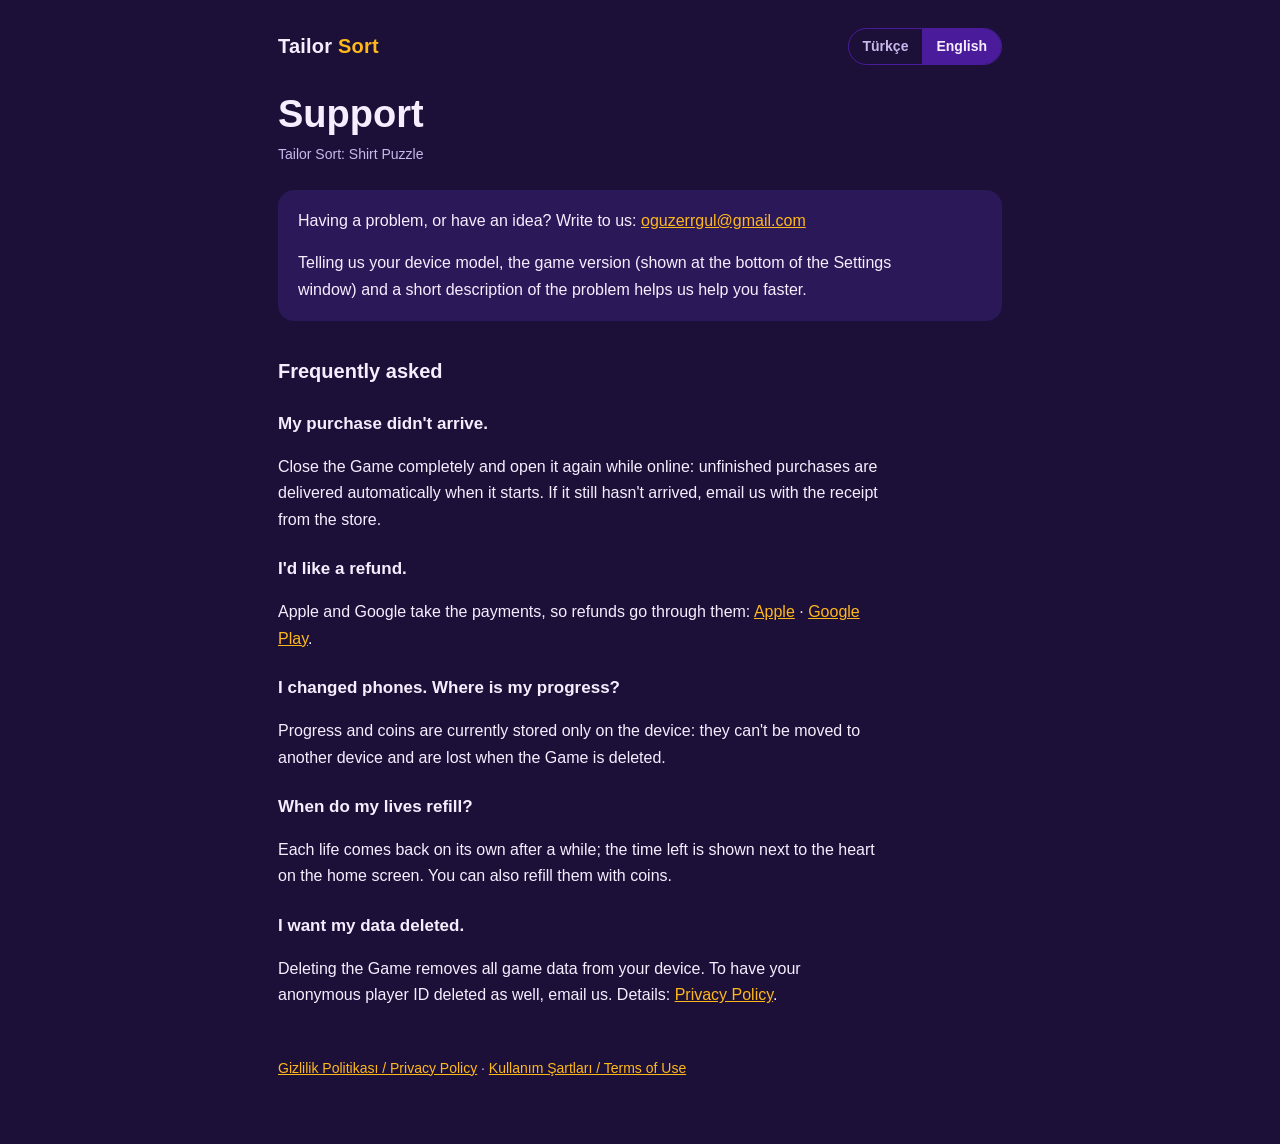
==== index.html @ 2dfc721d "Support, privacy policy and terms of use pages Co-Authored-By: Claude Opus 5.5 <noreply@anthropic.co" ====
<!doctype html>
<html lang="tr">
<head>
<meta charset="utf-8">
<meta name="viewport" content="width=device-width, initial-scale=1">
<title>Destek · Tailor Sort</title>
<meta name="title-tr" content="Destek · Tailor Sort">
<meta name="title-en" content="Support · Tailor Sort">
<meta name="description" content="Tailor Sort: Shirt Puzzle destek / support">
<link rel="stylesheet" href="style.css">
<script src="lang.js"></script>
</head>
<body>
<div class="page">
  <header class="top">
    <a class="brand" href="index.html" data-keep-lang>Tailor <span>Sort</span></a>
    <div class="lang" role="group" aria-label="Dil / Language">
      <button type="button" value="tr" aria-pressed="true">Türkçe</button>
      <button type="button" value="en" aria-pressed="false">English</button>
    </div>
  </header>

  <!-- ============================================================ TÜRKÇE -->
  <main data-lang="tr">
    <h1>Destek</h1>
    <p class="updated">Tailor Sort: Shirt Puzzle</p>

    <div class="card">
      <p>Bir sorun mu yaşıyorsunuz ya da bir öneriniz mi var? Bize yazın:
        <a href="mailto:oguzerrgul@gmail.com?subject=Tailor%20Sort%20destek">oguzerrgul@gmail.com</a></p>
      <p>Yazarken cihazınızın modelini, oyunun sürümünü (Ayarlar penceresinin altında yazar) ve sorunu kısaca anlatırsanız
        daha hızlı yardımcı olabiliriz.</p>
    </div>

    <h2>Sık sorulanlar</h2>
    <h3>Satın aldığım paket gelmedi.</h3>
    <p>Oyunu tamamen kapatıp internete bağlıyken yeniden açın: tamamlanmamış satın alımlar açılışta otomatik olarak teslim
      edilir. Hâlâ gelmediyse mağazanın gönderdiği makbuzla birlikte bize yazın.</p>

    <h3>İade almak istiyorum.</h3>
    <p>Ödemeleri Apple ve Google aldığı için iadeler onlar üzerinden yapılır:
      <a href="https://reportaproblem.apple.com" rel="noopener">Apple</a> ·
      <a href="https://support.google.com/googleplay/answer/2479637" rel="noopener">Google Play</a>.</p>

    <h3>Telefon değiştirdim, ilerlemem nerede?</h3>
    <p>İlerleme ve coin'ler şu anda yalnızca cihazda saklanıyor; başka bir cihaza taşınamıyor ve oyun silinince
      kayboluyor.</p>

    <h3>Canlarım ne zaman dolar?</h3>
    <p>Her can belli bir sürede kendiliğinden geri gelir; kalan süre ana sayfada kalbin yanında yazar. Coin ile de
      doldurabilirsiniz.</p>

    <h3>Verilerimin silinmesini istiyorum.</h3>
    <p>Oyunu silmek cihazınızdaki tüm oyun verilerini kaldırır. Anonim oyuncu kimliğinizin de silinmesi için bize yazın.
      Ayrıntılar: <a href="privacy.html" data-keep-lang>Gizlilik Politikası</a>.</p>
  </main>

  <!-- ============================================================ ENGLISH -->
  <main data-lang="en">
    <h1>Support</h1>
    <p class="updated">Tailor Sort: Shirt Puzzle</p>

    <div class="card">
      <p>Having a problem, or have an idea? Write to us:
        <a href="mailto:oguzerrgul@gmail.com?subject=Tailor%20Sort%20support">oguzerrgul@gmail.com</a></p>
      <p>Telling us your device model, the game version (shown at the bottom of the Settings window) and a short description
        of the problem helps us help you faster.</p>
    </div>

    <h2>Frequently asked</h2>
    <h3>My purchase didn't arrive.</h3>
    <p>Close the Game completely and open it again while online: unfinished purchases are delivered automatically when it
      starts. If it still hasn't arrived, email us with the receipt from the store.</p>

    <h3>I'd like a refund.</h3>
    <p>Apple and Google take the payments, so refunds go through them:
      <a href="https://reportaproblem.apple.com" rel="noopener">Apple</a> ·
      <a href="https://support.google.com/googleplay/answer/2479637" rel="noopener">Google Play</a>.</p>

    <h3>I changed phones. Where is my progress?</h3>
    <p>Progress and coins are currently stored only on the device: they can't be moved to another device and are lost when
      the Game is deleted.</p>

    <h3>When do my lives refill?</h3>
    <p>Each life comes back on its own after a while; the time left is shown next to the heart on the home screen. You can
      also refill them with coins.</p>

    <h3>I want my data deleted.</h3>
    <p>Deleting the Game removes all game data from your device. To have your anonymous player ID deleted as well, email us.
      Details: <a href="privacy.html" data-keep-lang>Privacy Policy</a>.</p>
  </main>

  <footer>
    <a href="privacy.html" data-keep-lang>Gizlilik Politikası / Privacy Policy</a> ·
    <a href="terms.html" data-keep-lang>Kullanım Şartları / Terms of Use</a>
  </footer>
</div>
</body>
</html>
---- style.css ----
/* Tailor Sort legal and support pages: the game's night purple, its gold for links, system fonts only (the pages load
   nothing from third parties, so opening the privacy policy sends no one your IP address). */
:root {
  --bg: #1c1038;
  --panel: #2a1858;
  --line: #4a1c9c;
  --fg: #f6eeff;
  --muted: #c9b8ee;
  --gold: #ffb81c;
  --gold-hi: #ffd54a;
  color-scheme: dark;
}

* { box-sizing: border-box; }

html { -webkit-text-size-adjust: 100%; }

body {
  margin: 0;
  background: var(--bg);
  color: var(--fg);
  font: 400 16px/1.65 -apple-system, BlinkMacSystemFont, "Segoe UI", Roboto, "Helvetica Neue", Arial, sans-serif;
}

.page {
  max-width: 760px;
  margin: 0 auto;
  padding: 28px 18px 64px;
}

header.top {
  display: flex;
  align-items: center;
  justify-content: space-between;
  gap: 12px;
  flex-wrap: wrap;
  margin-bottom: 28px;
}

.brand {
  font-weight: 800;
  font-size: 20px;
  letter-spacing: 0.01em;
  color: var(--fg);
  text-decoration: none;
}

.brand span { color: var(--gold); }

nav.links { display: flex; gap: 14px; flex-wrap: wrap; font-size: 15px; }

.lang { display: inline-flex; border: 1px solid var(--line); border-radius: 999px; overflow: hidden; }

.lang button {
  background: none;
  border: 0;
  color: var(--muted);
  font: inherit;
  font-size: 14px;
  font-weight: 600;
  padding: 6px 14px;
  cursor: pointer;
}

.lang button[aria-pressed="true"] { background: var(--line); color: var(--fg); }

.lang button:focus-visible, a:focus-visible { outline: 2px solid var(--gold); outline-offset: 2px; }

a { color: var(--gold); }
a:hover { color: var(--gold-hi); }

h1 { font-size: clamp(28px, 6vw, 38px); line-height: 1.15; margin: 0 0 6px; text-wrap: balance; }
h2 { font-size: 20px; margin: 34px 0 8px; }
h3 { font-size: 17px; margin: 22px 0 6px; }

.updated { color: var(--muted); font-size: 14px; margin: 0 0 24px; }

p, li { max-width: 68ch; }
ul { padding-left: 22px; }
li { margin: 4px 0; }

.card {
  background: var(--panel);
  border-radius: 16px;
  padding: 18px 20px;
  margin: 18px 0;
}

.card p:first-child { margin-top: 0; }
.card p:last-child { margin-bottom: 0; }

table { width: 100%; border-collapse: collapse; font-size: 15px; }
.table-wrap { overflow-x: auto; }
th, td { text-align: left; vertical-align: top; padding: 10px 12px; border-bottom: 1px solid var(--line); }
th { color: var(--muted); font-weight: 600; }

footer { margin-top: 48px; color: var(--muted); font-size: 14px; }

/* both languages are in each page; lang.js shows one (without scripts both stay readable, Turkish first) */
.js [data-lang]:not(.shown) { display: none; }
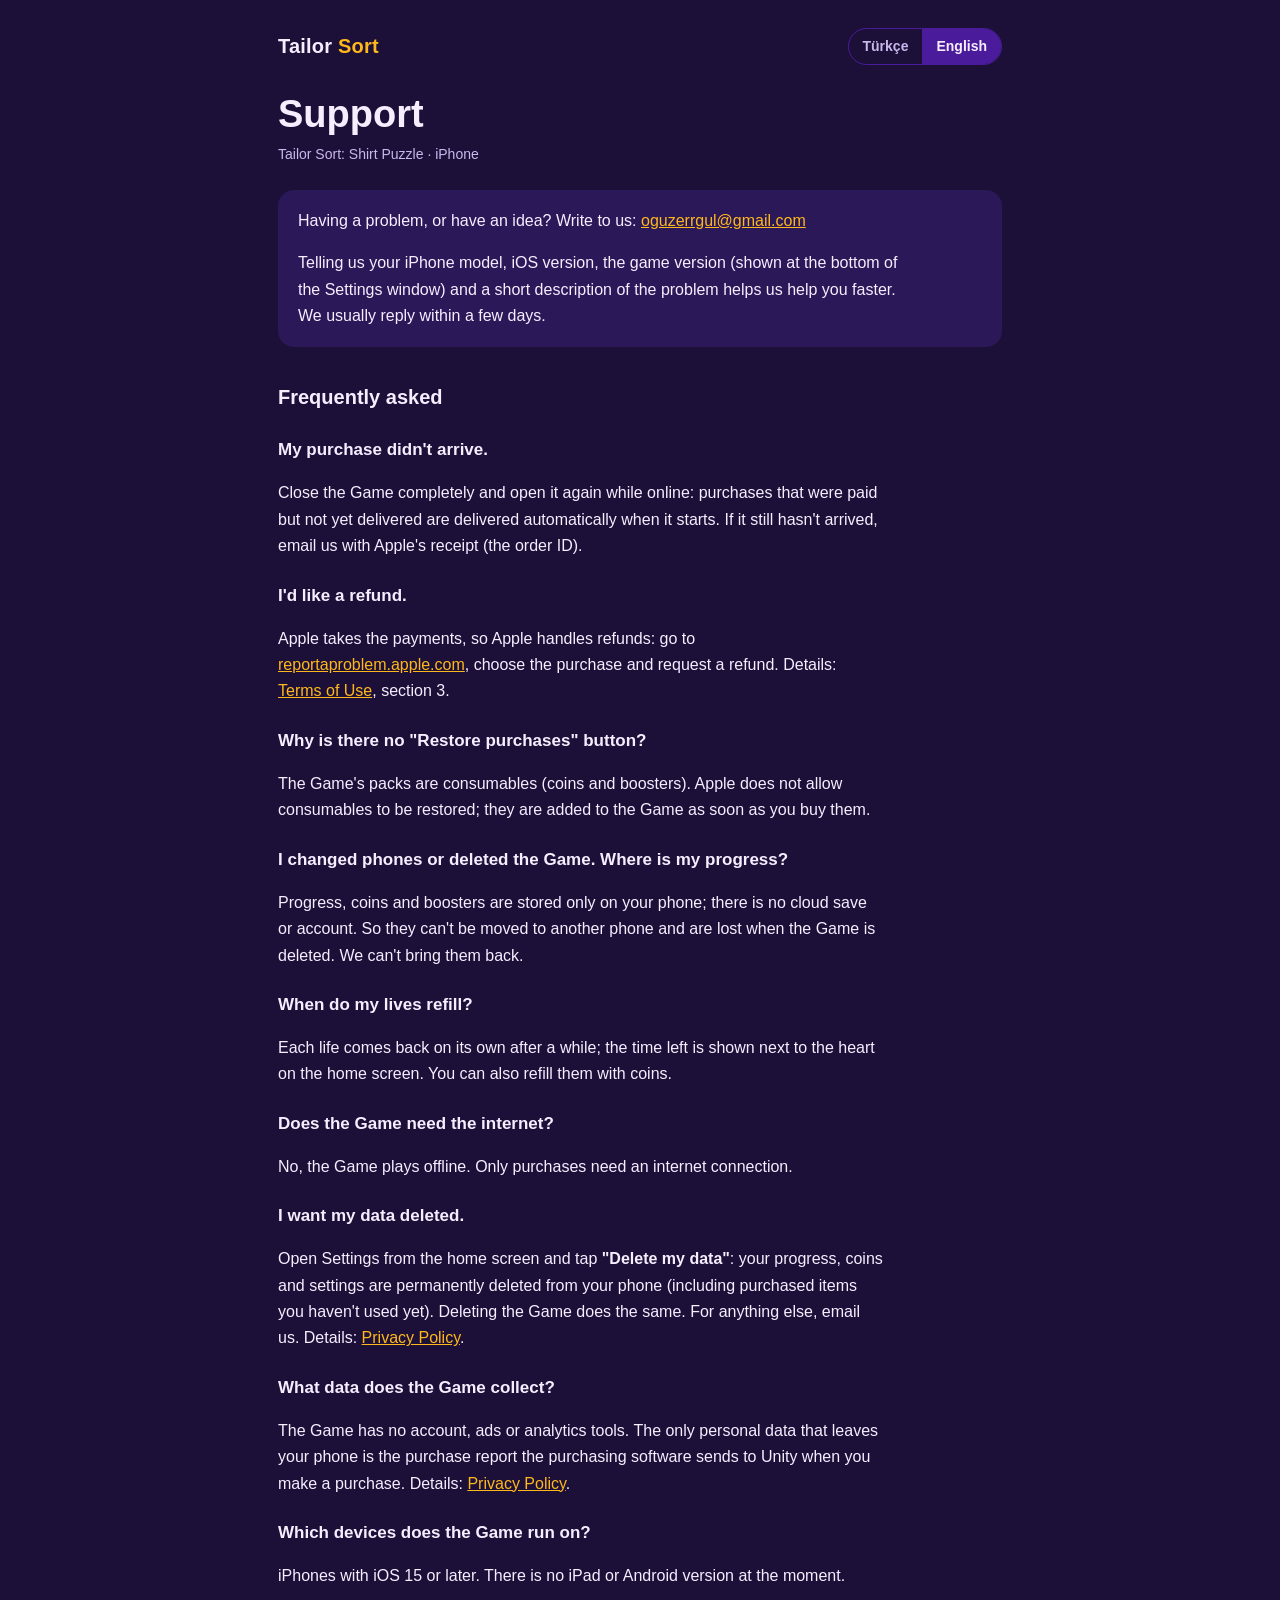
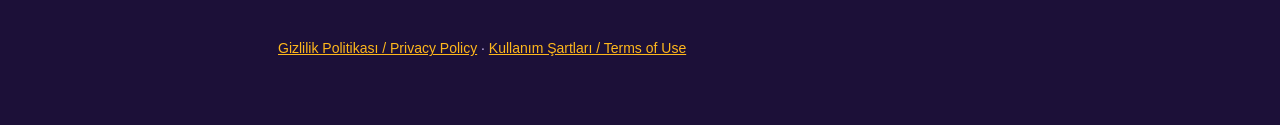
==== commit 7b8a07fc: "docs: privacy policy, terms and support for the iPhone launch (v2) - Privacy policy and KVKK informa" ====
--- a/index.html
+++ b/index.html
@@ -23,71 +23,105 @@
   <!-- ============================================================ TÜRKÇE -->
   <main data-lang="tr">
     <h1>Destek</h1>
-    <p class="updated">Tailor Sort: Shirt Puzzle</p>
+    <p class="updated">Tailor Sort: Shirt Puzzle · iPhone</p>
 
     <div class="card">
       <p>Bir sorun mu yaşıyorsunuz ya da bir öneriniz mi var? Bize yazın:
         <a href="mailto:oguzerrgul@gmail.com?subject=Tailor%20Sort%20destek">oguzerrgul@gmail.com</a></p>
-      <p>Yazarken cihazınızın modelini, oyunun sürümünü (Ayarlar penceresinin altında yazar) ve sorunu kısaca anlatırsanız
-        daha hızlı yardımcı olabiliriz.</p>
+      <p>Yazarken iPhone modelinizi, iOS sürümünüzü, oyunun sürümünü (Ayarlar penceresinin altında yazar) ve sorunu kısaca
+        anlatırsanız daha hızlı yardımcı olabiliriz. Genellikle birkaç gün içinde yanıt veririz.</p>
     </div>
 
     <h2>Sık sorulanlar</h2>
     <h3>Satın aldığım paket gelmedi.</h3>
-    <p>Oyunu tamamen kapatıp internete bağlıyken yeniden açın: tamamlanmamış satın alımlar açılışta otomatik olarak teslim
-      edilir. Hâlâ gelmediyse mağazanın gönderdiği makbuzla birlikte bize yazın.</p>
+    <p>Oyunu tamamen kapatıp internete bağlıyken yeniden açın: ödemesi tamamlanmış ama teslim edilmemiş satın alımlar
+      açılışta otomatik olarak teslim edilir. Hâlâ gelmediyse Apple'ın gönderdiği makbuzla (sipariş numarası) birlikte bize
+      yazın.</p>
 
     <h3>İade almak istiyorum.</h3>
-    <p>Ödemeleri Apple ve Google aldığı için iadeler onlar üzerinden yapılır:
-      <a href="https://reportaproblem.apple.com" rel="noopener">Apple</a> ·
-      <a href="https://support.google.com/googleplay/answer/2479637" rel="noopener">Google Play</a>.</p>
+    <p>Ödemeleri Apple aldığı için iadeleri de Apple yapar:
+      <a href="https://reportaproblem.apple.com" rel="noopener">reportaproblem.apple.com</a> adresinde satın alımı seçip iade
+      talep edin. Ayrıntılar: <a href="terms.html" data-keep-lang>Kullanım Şartları</a>, 3. bölüm.</p>
 
-    <h3>Telefon değiştirdim, ilerlemem nerede?</h3>
-    <p>İlerleme ve coin'ler şu anda yalnızca cihazda saklanıyor; başka bir cihaza taşınamıyor ve oyun silinince
-      kayboluyor.</p>
+    <h3>"Satın alımları geri yükle" düğmesi neden yok?</h3>
+    <p>Oyundaki paketler tüketilebilir ürünlerdir (coin ve booster). Apple, tüketilebilir ürünlerin geri yüklenmesine izin
+      vermez; satın aldığınız anda oyuna eklenirler.</p>
+
+    <h3>Telefon değiştirdim ya da oyunu sildim, ilerlemem nerede?</h3>
+    <p>İlerleme, coin'ler ve booster'lar yalnızca telefonunuzda saklanır; bulut kaydı ya da hesap yoktur. Bu yüzden başka bir
+      telefona taşınamaz ve oyun silinince kaybolur. Bunları geri getiremeyiz.</p>
 
     <h3>Canlarım ne zaman dolar?</h3>
-    <p>Her can belli bir sürede kendiliğinden geri gelir; kalan süre ana sayfada kalbin yanında yazar. Coin ile de
+    <p>Her can belli bir sürede kendiliğinden geri gelir; kalan süre ana ekranda kalbin yanında yazar. Coin ile de
       doldurabilirsiniz.</p>
 
+    <h3>Oyun internet gerektiriyor mu?</h3>
+    <p>Hayır, oyun çevrimdışı oynanır. Yalnızca satın alımlar için internet bağlantısı gerekir.</p>
+
     <h3>Verilerimin silinmesini istiyorum.</h3>
-    <p>Oyunu silmek cihazınızdaki tüm oyun verilerini kaldırır. Anonim oyuncu kimliğinizin de silinmesi için bize yazın.
-      Ayrıntılar: <a href="privacy.html" data-keep-lang>Gizlilik Politikası</a>.</p>
+    <p>Ana ekrandan Ayarlar'ı açıp <strong>"Verilerimi sil"</strong> satırına dokunun: ilerlemeniz, coin'leriniz ve
+      ayarlarınız telefonunuzdan kalıcı olarak silinir (satın alınmış ama kullanılmamış öğeler dahil). Oyunu silmek de
+      aynı sonucu verir. Diğer talepler için bize yazın. Ayrıntılar:
+      <a href="privacy.html#delete" data-keep-lang>Gizlilik Politikası</a>.</p>
+
+    <h3>Oyun hangi verileri topluyor?</h3>
+    <p>Oyunda hesap, reklam ve analitik aracı yoktur. Telefonunuzdan çıkan tek kişisel veri, satın alım yaptığınızda satın alma
+      altyapısının Unity'ye gönderdiği satın alım raporudur. Ayrıntılar: <a href="privacy.html" data-keep-lang>Gizlilik
+      Politikası</a>.</p>
+
+    <h3>Oyun hangi cihazlarda çalışır?</h3>
+    <p>iOS 15 veya üstü yüklü iPhone'larda. iPad ve Android sürümü şu an yoktur.</p>
   </main>
 
   <!-- ============================================================ ENGLISH -->
   <main data-lang="en">
     <h1>Support</h1>
-    <p class="updated">Tailor Sort: Shirt Puzzle</p>
+    <p class="updated">Tailor Sort: Shirt Puzzle · iPhone</p>
 
     <div class="card">
       <p>Having a problem, or have an idea? Write to us:
         <a href="mailto:oguzerrgul@gmail.com?subject=Tailor%20Sort%20support">oguzerrgul@gmail.com</a></p>
-      <p>Telling us your device model, the game version (shown at the bottom of the Settings window) and a short description
-        of the problem helps us help you faster.</p>
+      <p>Telling us your iPhone model, iOS version, the game version (shown at the bottom of the Settings window) and a short
+        description of the problem helps us help you faster. We usually reply within a few days.</p>
     </div>
 
     <h2>Frequently asked</h2>
     <h3>My purchase didn't arrive.</h3>
-    <p>Close the Game completely and open it again while online: unfinished purchases are delivered automatically when it
-      starts. If it still hasn't arrived, email us with the receipt from the store.</p>
+    <p>Close the Game completely and open it again while online: purchases that were paid but not yet delivered are delivered
+      automatically when it starts. If it still hasn't arrived, email us with Apple's receipt (the order ID).</p>
 
     <h3>I'd like a refund.</h3>
-    <p>Apple and Google take the payments, so refunds go through them:
-      <a href="https://reportaproblem.apple.com" rel="noopener">Apple</a> ·
-      <a href="https://support.google.com/googleplay/answer/2479637" rel="noopener">Google Play</a>.</p>
+    <p>Apple takes the payments, so Apple handles refunds: go to
+      <a href="https://reportaproblem.apple.com" rel="noopener">reportaproblem.apple.com</a>, choose the purchase and request a
+      refund. Details: <a href="terms.html" data-keep-lang>Terms of Use</a>, section 3.</p>
 
-    <h3>I changed phones. Where is my progress?</h3>
-    <p>Progress and coins are currently stored only on the device: they can't be moved to another device and are lost when
-      the Game is deleted.</p>
+    <h3>Why is there no "Restore purchases" button?</h3>
+    <p>The Game's packs are consumables (coins and boosters). Apple does not allow consumables to be restored; they are added
+      to the Game as soon as you buy them.</p>
+
+    <h3>I changed phones or deleted the Game. Where is my progress?</h3>
+    <p>Progress, coins and boosters are stored only on your phone; there is no cloud save or account. So they can't be moved
+      to another phone and are lost when the Game is deleted. We can't bring them back.</p>
 
     <h3>When do my lives refill?</h3>
     <p>Each life comes back on its own after a while; the time left is shown next to the heart on the home screen. You can
       also refill them with coins.</p>
 
+    <h3>Does the Game need the internet?</h3>
+    <p>No, the Game plays offline. Only purchases need an internet connection.</p>
+
     <h3>I want my data deleted.</h3>
-    <p>Deleting the Game removes all game data from your device. To have your anonymous player ID deleted as well, email us.
-      Details: <a href="privacy.html" data-keep-lang>Privacy Policy</a>.</p>
+    <p>Open Settings from the home screen and tap <strong>"Delete my data"</strong>: your progress, coins and settings are
+      permanently deleted from your phone (including purchased items you haven't used yet). Deleting the Game does the same.
+      For anything else, email us. Details: <a href="privacy.html#delete" data-keep-lang>Privacy Policy</a>.</p>
+
+    <h3>What data does the Game collect?</h3>
+    <p>The Game has no account, ads or analytics tools. The only personal data that leaves your phone is the purchase report
+      the purchasing software sends to Unity when you make a purchase. Details:
+      <a href="privacy.html" data-keep-lang>Privacy Policy</a>.</p>
+
+    <h3>Which devices does the Game run on?</h3>
+    <p>iPhones with iOS 15 or later. There is no iPad or Android version at the moment.</p>
   </main>
 
   <footer>
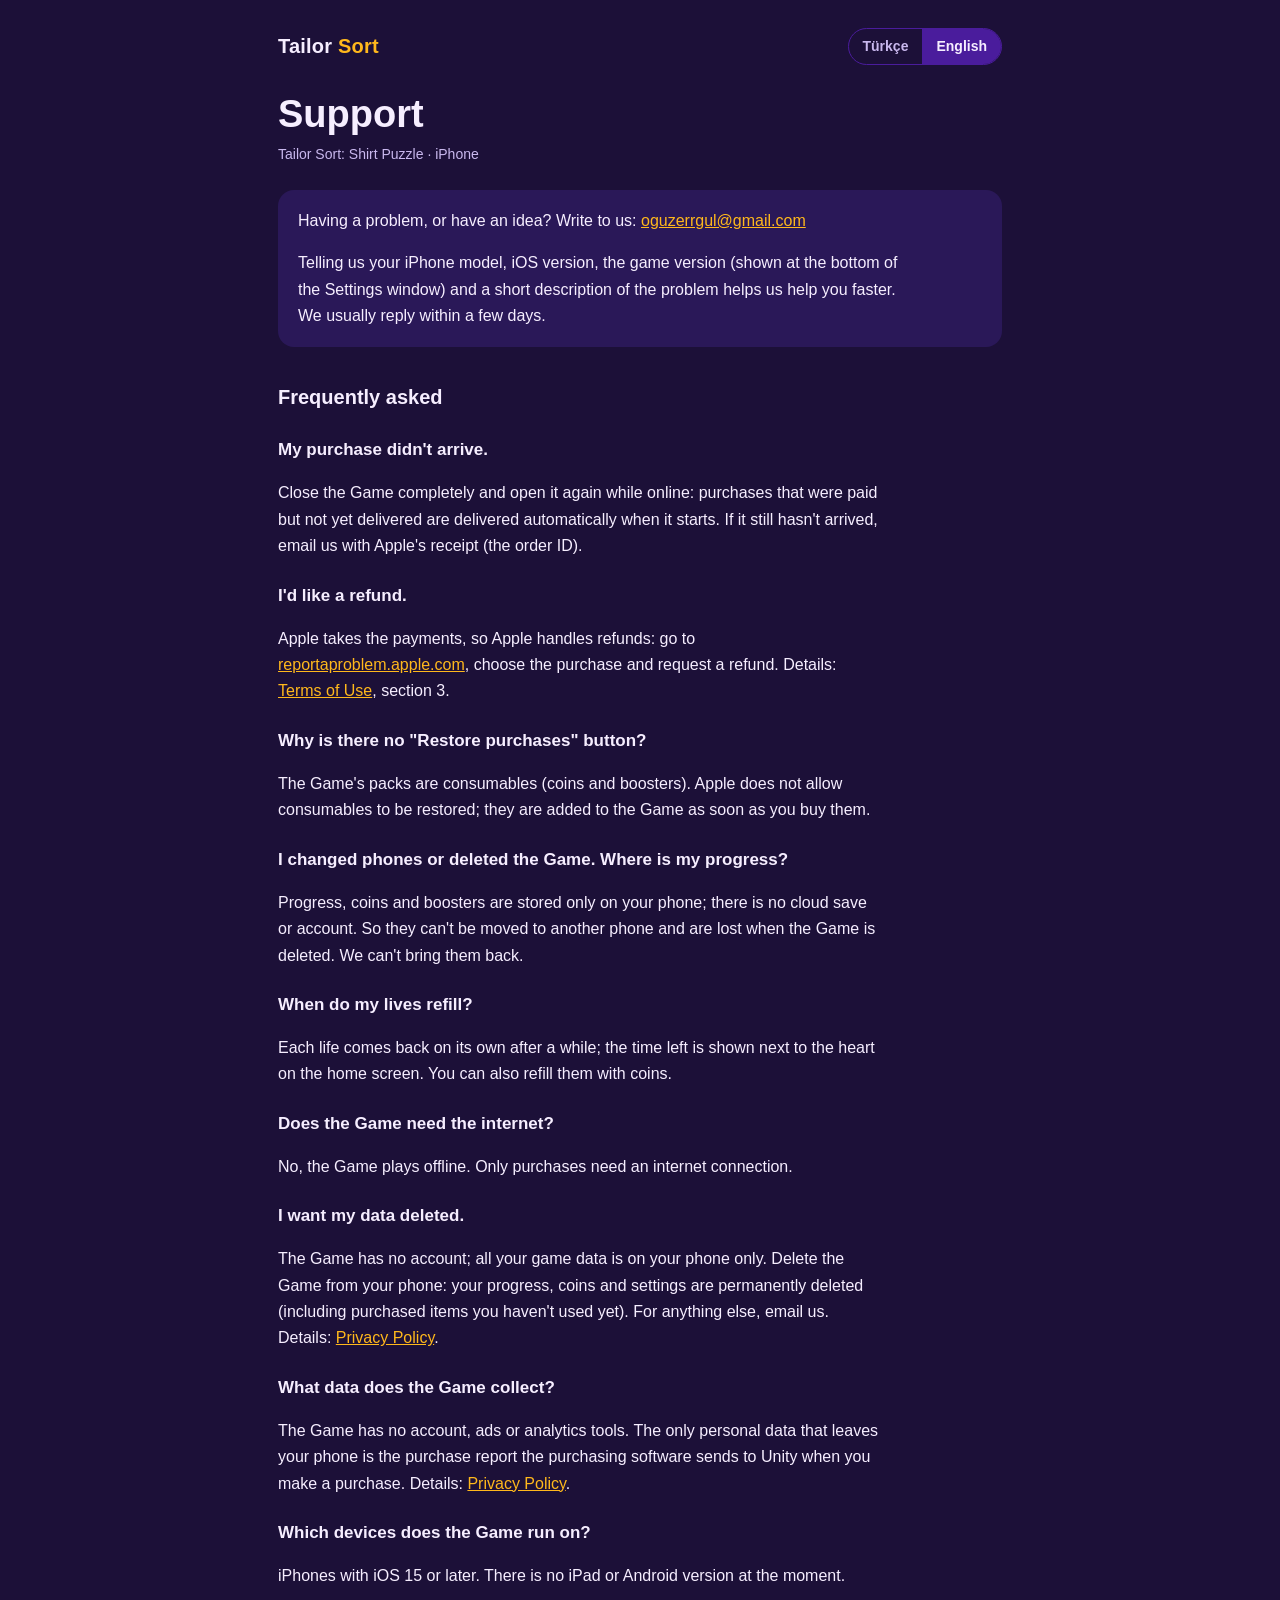
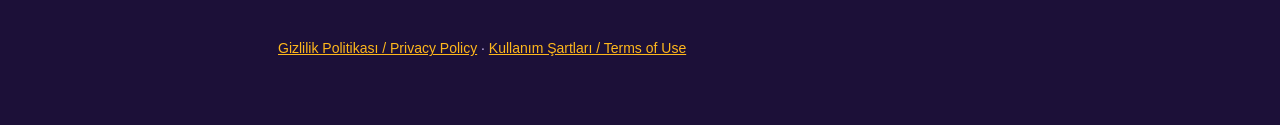
==== commit 926c9fd2: "docs(privacy): drop the removed "Delete my data" option The game no longer has the in-app "Delete my" ====
--- a/index.html
+++ b/index.html
@@ -59,9 +59,9 @@
     <p>Hayır, oyun çevrimdışı oynanır. Yalnızca satın alımlar için internet bağlantısı gerekir.</p>
 
     <h3>Verilerimin silinmesini istiyorum.</h3>
-    <p>Ana ekrandan Ayarlar'ı açıp <strong>"Verilerimi sil"</strong> satırına dokunun: ilerlemeniz, coin'leriniz ve
-      ayarlarınız telefonunuzdan kalıcı olarak silinir (satın alınmış ama kullanılmamış öğeler dahil). Oyunu silmek de
-      aynı sonucu verir. Diğer talepler için bize yazın. Ayrıntılar:
+    <p>Oyunda hesap yok; bütün oyun verileriniz yalnızca telefonunuzda. Oyunu telefonunuzdan silin: ilerlemeniz,
+      coin'leriniz ve ayarlarınız kalıcı olarak silinir (satın alınmış ama kullanılmamış öğeler dahil). Diğer talepler
+      için bize yazın. Ayrıntılar:
       <a href="privacy.html#delete" data-keep-lang>Gizlilik Politikası</a>.</p>
 
     <h3>Oyun hangi verileri topluyor?</h3>
@@ -111,9 +111,9 @@
     <p>No, the Game plays offline. Only purchases need an internet connection.</p>
 
     <h3>I want my data deleted.</h3>
-    <p>Open Settings from the home screen and tap <strong>"Delete my data"</strong>: your progress, coins and settings are
-      permanently deleted from your phone (including purchased items you haven't used yet). Deleting the Game does the same.
-      For anything else, email us. Details: <a href="privacy.html#delete" data-keep-lang>Privacy Policy</a>.</p>
+    <p>The Game has no account; all your game data is on your phone only. Delete the Game from your phone: your progress,
+      coins and settings are permanently deleted (including purchased items you haven't used yet). For anything else,
+      email us. Details: <a href="privacy.html#delete" data-keep-lang>Privacy Policy</a>.</p>
 
     <h3>What data does the Game collect?</h3>
     <p>The Game has no account, ads or analytics tools. The only personal data that leaves your phone is the purchase report
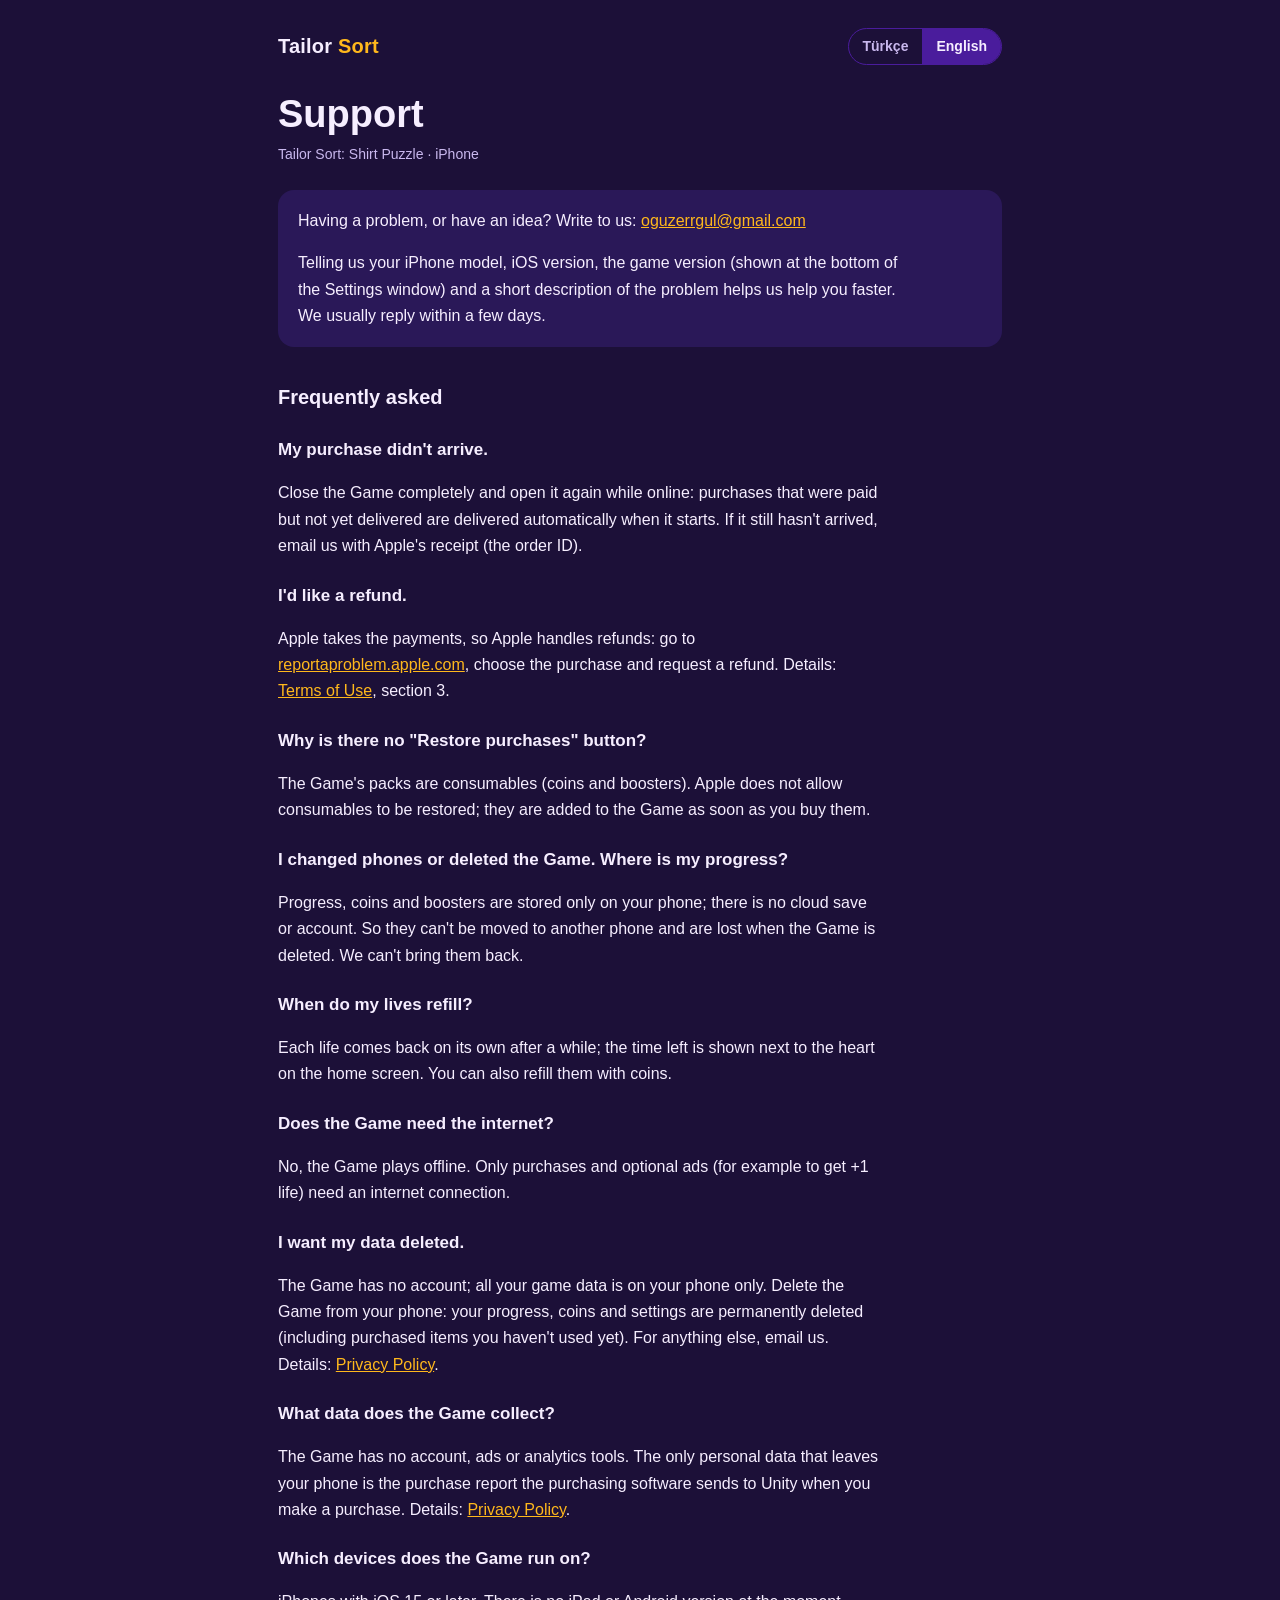
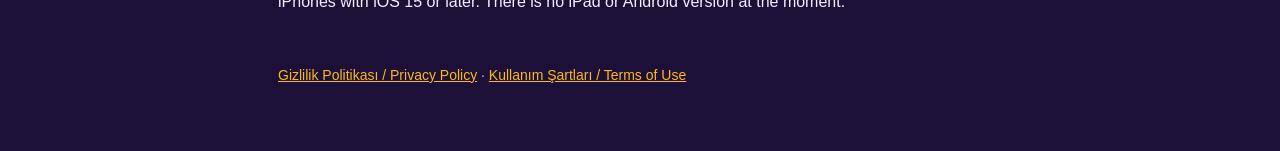
==== commit 9df76d01: "docs(support): mention optional ads in the internet answer Co-Authored-By: Claude Opus 5.5 <noreply@" ====
--- a/index.html
+++ b/index.html
@@ -56,7 +56,8 @@
       doldurabilirsiniz.</p>
 
     <h3>Oyun internet gerektiriyor mu?</h3>
-    <p>Hayır, oyun çevrimdışı oynanır. Yalnızca satın alımlar için internet bağlantısı gerekir.</p>
+    <p>Hayır, oyun çevrimdışı oynanır. Yalnızca satın alımlar ve isteğe bağlı reklam izleme (ör. +1 can) için internet
+      bağlantısı gerekir.</p>
 
     <h3>Verilerimin silinmesini istiyorum.</h3>
     <p>Oyunda hesap yok; bütün oyun verileriniz yalnızca telefonunuzda. Oyunu telefonunuzdan silin: ilerlemeniz,
@@ -108,7 +109,8 @@
       also refill them with coins.</p>
 
     <h3>Does the Game need the internet?</h3>
-    <p>No, the Game plays offline. Only purchases need an internet connection.</p>
+    <p>No, the Game plays offline. Only purchases and optional ads (for example to get +1 life) need an internet
+      connection.</p>
 
     <h3>I want my data deleted.</h3>
     <p>The Game has no account; all your game data is on your phone only. Delete the Game from your phone: your progress,
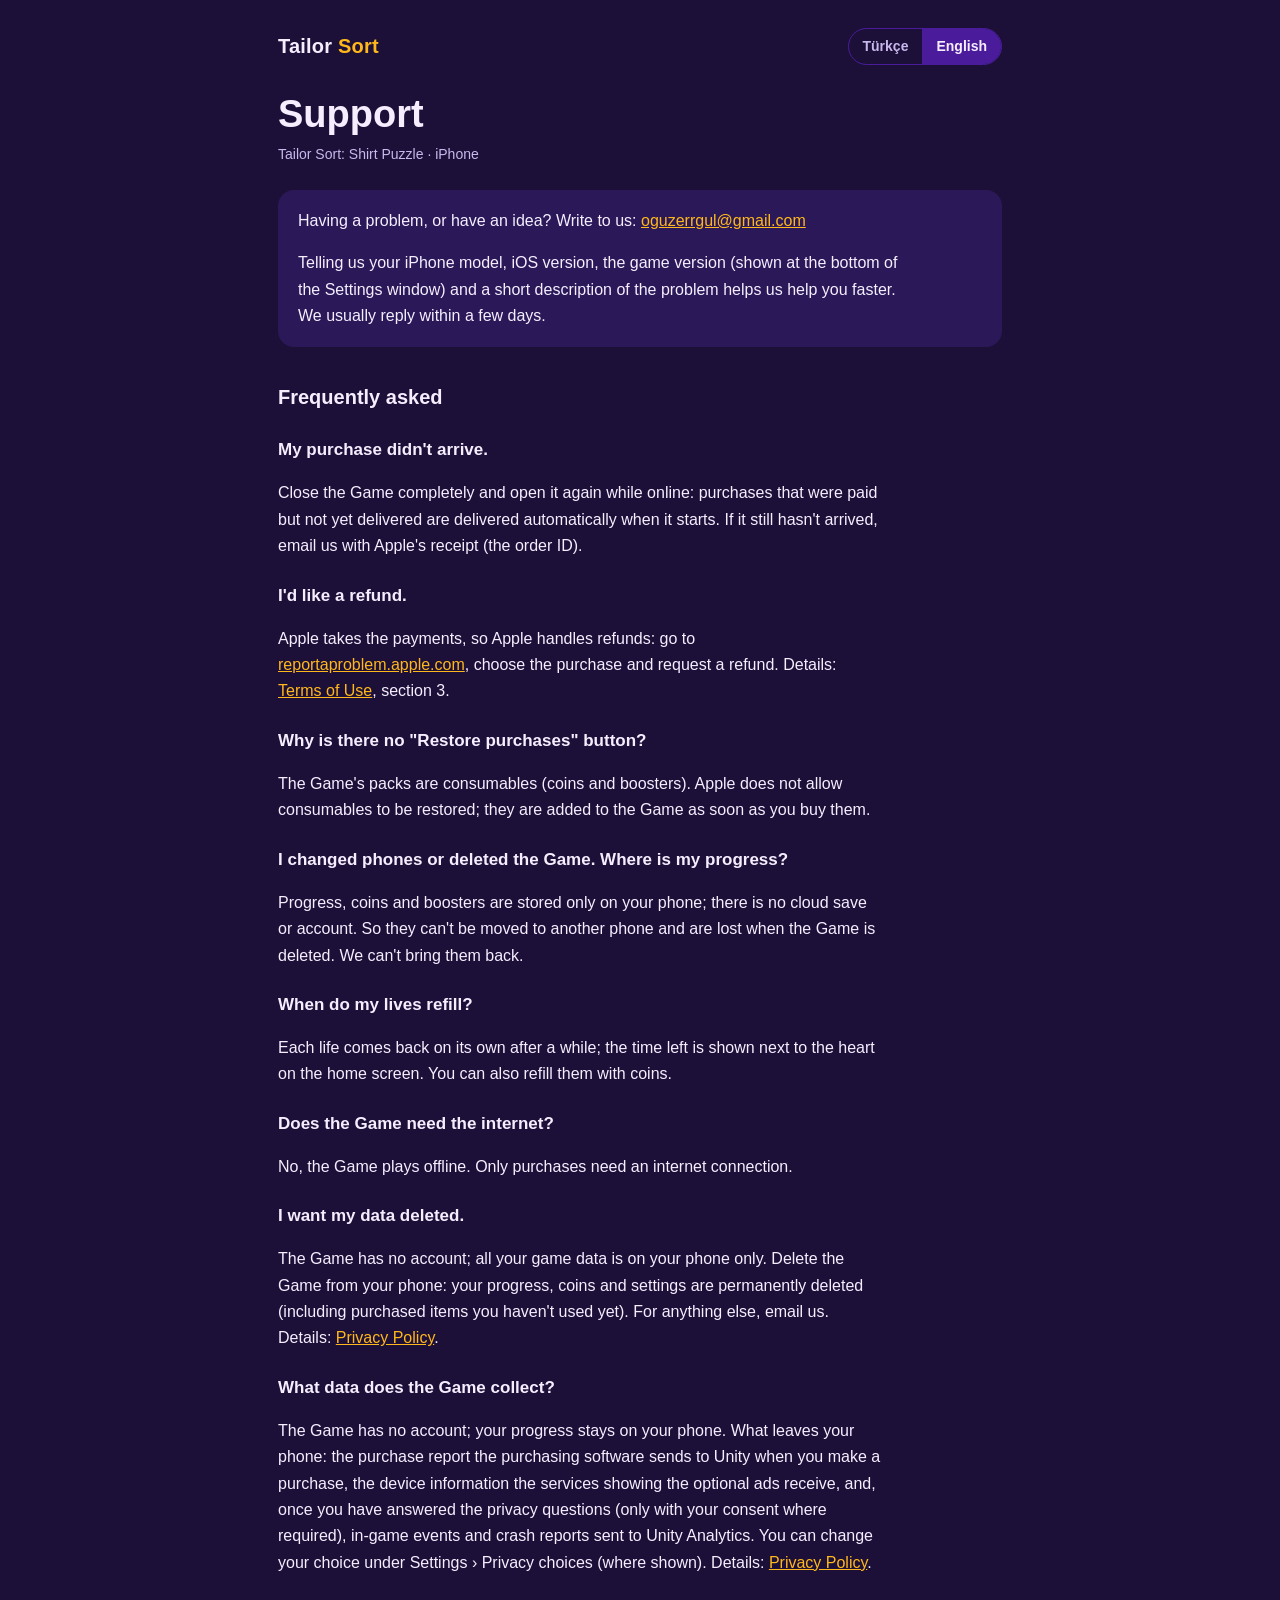
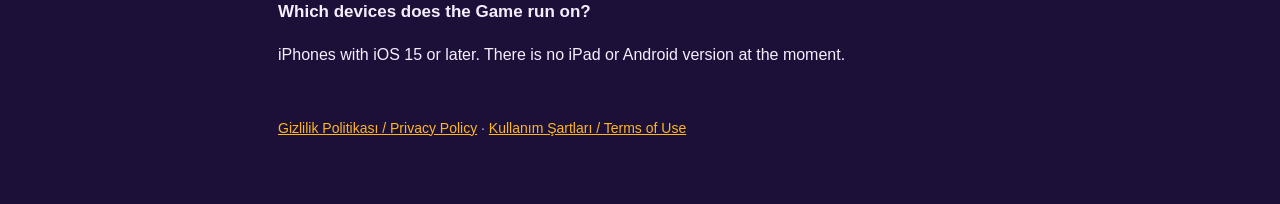
==== commit eb8fb191: "docs(privacy): version 5 adds consent-based Unity Analytics The game now sends five in-game events (" ====
--- a/index.html
+++ b/index.html
@@ -56,8 +56,7 @@
       doldurabilirsiniz.</p>
 
     <h3>Oyun internet gerektiriyor mu?</h3>
-    <p>Hayır, oyun çevrimdışı oynanır. Yalnızca satın alımlar ve isteğe bağlı reklam izleme (ör. +1 can) için internet
-      bağlantısı gerekir.</p>
+    <p>Hayır, oyun çevrimdışı oynanır. Yalnızca satın alımlar için internet bağlantısı gerekir.</p>
 
     <h3>Verilerimin silinmesini istiyorum.</h3>
     <p>Oyunda hesap yok; bütün oyun verileriniz yalnızca telefonunuzda. Oyunu telefonunuzdan silin: ilerlemeniz,
@@ -66,9 +65,11 @@
       <a href="privacy.html#delete" data-keep-lang>Gizlilik Politikası</a>.</p>
 
     <h3>Oyun hangi verileri topluyor?</h3>
-    <p>Oyunda hesap, reklam ve analitik aracı yoktur. Telefonunuzdan çıkan tek kişisel veri, satın alım yaptığınızda satın alma
-      altyapısının Unity'ye gönderdiği satın alım raporudur. Ayrıntılar: <a href="privacy.html" data-keep-lang>Gizlilik
-      Politikası</a>.</p>
+    <p>Oyunda hesap yoktur; ilerlemeniz telefonunuzda kalır. Telefonunuzdan çıkan veriler: satın alım yaptığınızda satın
+      alma altyapısının Unity'ye gönderdiği satın alım raporu, isteğe bağlı reklamları gösteren hizmetlerin aldığı cihaz
+      bilgileri ve, gizlilik sorularını yanıtladıktan sonra (gerekli bölgelerde yalnızca izninizle), Unity Analytics'e giden
+      oyun içi olaylar ile çökme raporları. Seçiminizi Ayarlar › Gizlilik seçenekleri'nden (gösterildiği bölgelerde) değiştirebilirsiniz. Ayrıntılar:
+      <a href="privacy.html" data-keep-lang>Gizlilik Politikası</a>.</p>
 
     <h3>Oyun hangi cihazlarda çalışır?</h3>
     <p>iOS 15 veya üstü yüklü iPhone'larda. iPad ve Android sürümü şu an yoktur.</p>
@@ -109,8 +110,7 @@
       also refill them with coins.</p>
 
     <h3>Does the Game need the internet?</h3>
-    <p>No, the Game plays offline. Only purchases and optional ads (for example to get +1 life) need an internet
-      connection.</p>
+    <p>No, the Game plays offline. Only purchases need an internet connection.</p>
 
     <h3>I want my data deleted.</h3>
     <p>The Game has no account; all your game data is on your phone only. Delete the Game from your phone: your progress,
@@ -118,8 +118,10 @@
       email us. Details: <a href="privacy.html#delete" data-keep-lang>Privacy Policy</a>.</p>
 
     <h3>What data does the Game collect?</h3>
-    <p>The Game has no account, ads or analytics tools. The only personal data that leaves your phone is the purchase report
-      the purchasing software sends to Unity when you make a purchase. Details:
+    <p>The Game has no account; your progress stays on your phone. What leaves your phone: the purchase report the
+      purchasing software sends to Unity when you make a purchase, the device information the services showing the optional
+      ads receive, and, once you have answered the privacy questions (only with your consent where required), in-game events
+      and crash reports sent to Unity Analytics. You can change your choice under Settings › Privacy choices (where shown). Details:
       <a href="privacy.html" data-keep-lang>Privacy Policy</a>.</p>
 
     <h3>Which devices does the Game run on?</h3>
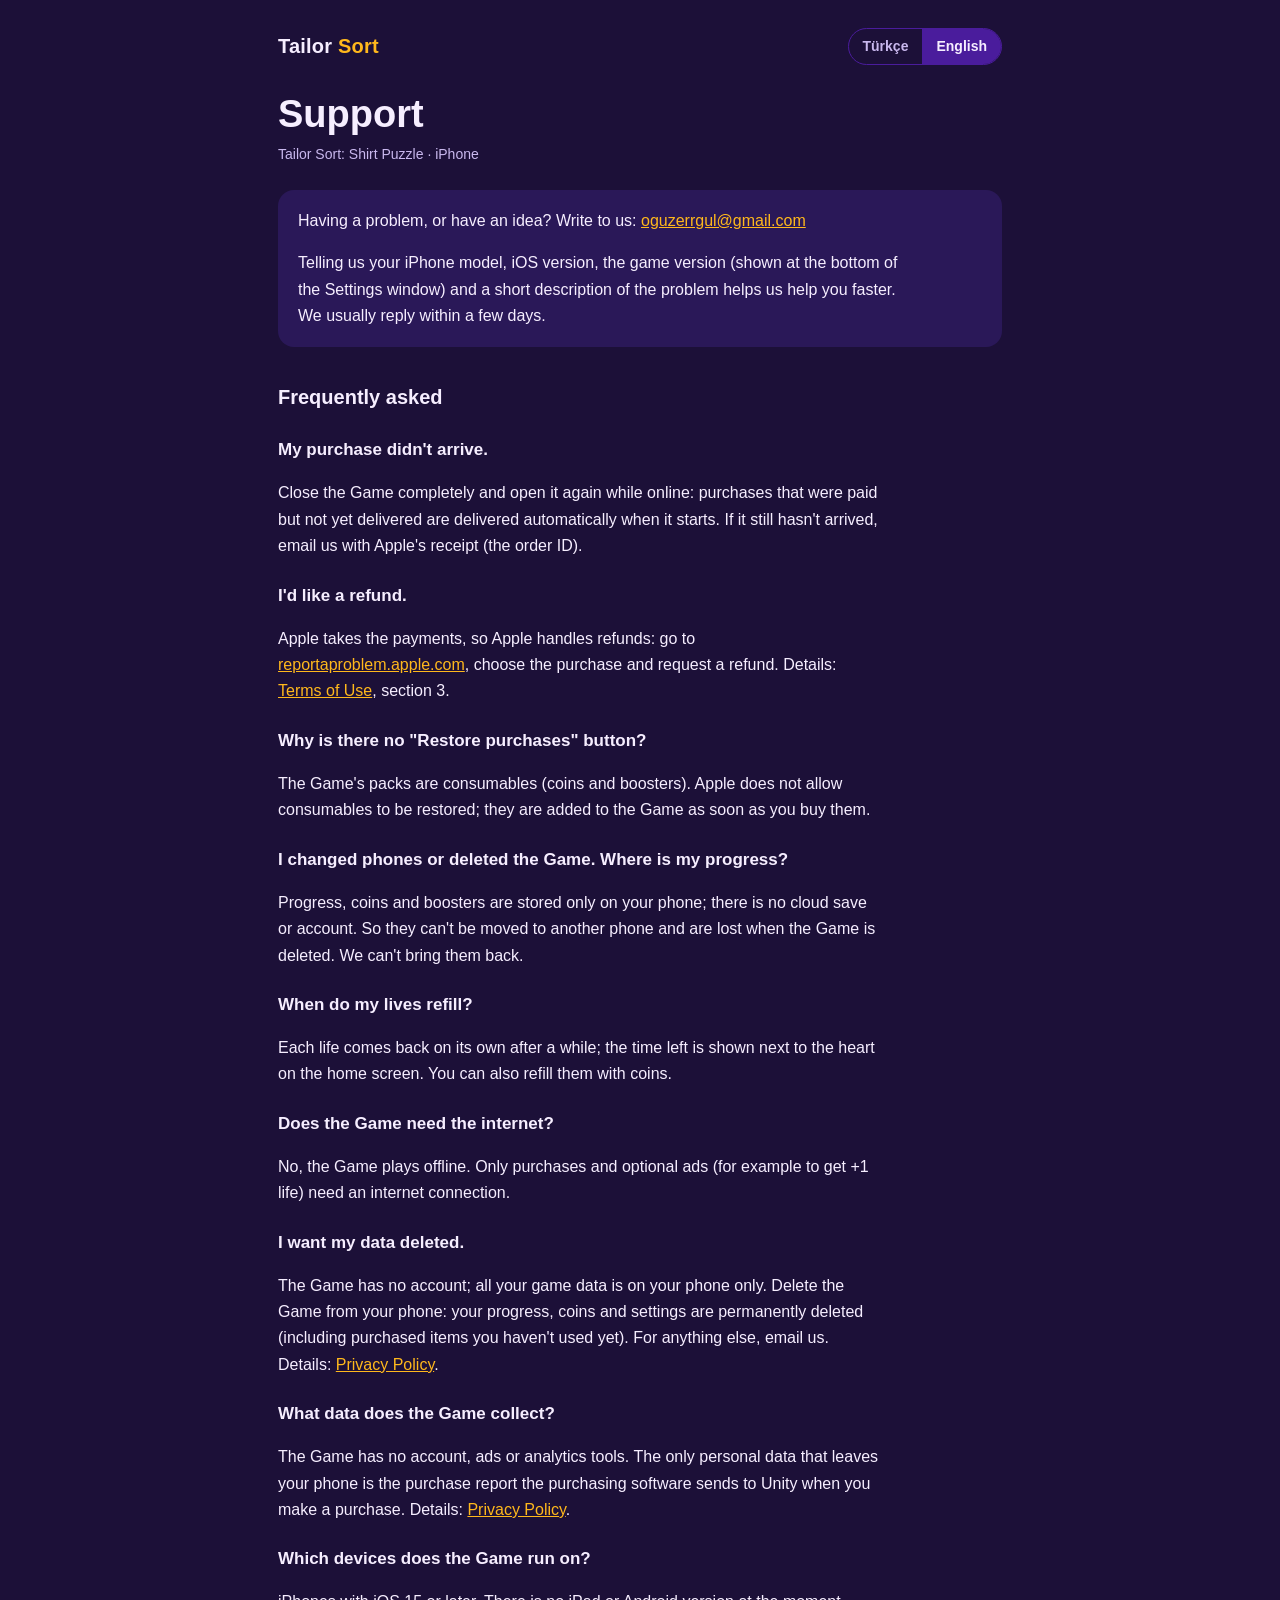
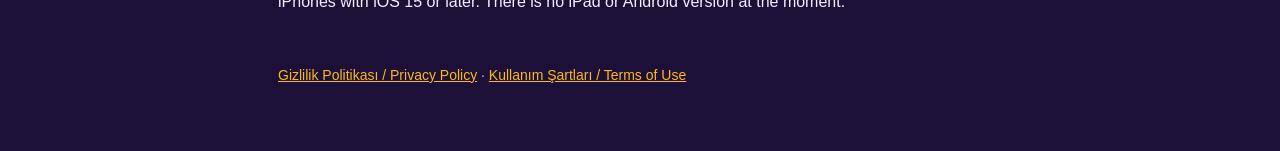
==== commit 6ed657d2: "Merge pull request #4 from oguzergul/docs/faq-internet-ads docs(support): mention optional ads in th" ====
--- a/index.html
+++ b/index.html
@@ -56,7 +56,8 @@
       doldurabilirsiniz.</p>
 
     <h3>Oyun internet gerektiriyor mu?</h3>
-    <p>Hayır, oyun çevrimdışı oynanır. Yalnızca satın alımlar için internet bağlantısı gerekir.</p>
+    <p>Hayır, oyun çevrimdışı oynanır. Yalnızca satın alımlar ve isteğe bağlı reklam izleme (ör. +1 can) için internet
+      bağlantısı gerekir.</p>
 
     <h3>Verilerimin silinmesini istiyorum.</h3>
     <p>Oyunda hesap yok; bütün oyun verileriniz yalnızca telefonunuzda. Oyunu telefonunuzdan silin: ilerlemeniz,
@@ -65,11 +66,9 @@
       <a href="privacy.html#delete" data-keep-lang>Gizlilik Politikası</a>.</p>
 
     <h3>Oyun hangi verileri topluyor?</h3>
-    <p>Oyunda hesap yoktur; ilerlemeniz telefonunuzda kalır. Telefonunuzdan çıkan veriler: satın alım yaptığınızda satın
-      alma altyapısının Unity'ye gönderdiği satın alım raporu, isteğe bağlı reklamları gösteren hizmetlerin aldığı cihaz
-      bilgileri ve, gizlilik sorularını yanıtladıktan sonra (gerekli bölgelerde yalnızca izninizle), Unity Analytics'e giden
-      oyun içi olaylar ile çökme raporları. Seçiminizi Ayarlar › Gizlilik seçenekleri'nden (gösterildiği bölgelerde) değiştirebilirsiniz. Ayrıntılar:
-      <a href="privacy.html" data-keep-lang>Gizlilik Politikası</a>.</p>
+    <p>Oyunda hesap, reklam ve analitik aracı yoktur. Telefonunuzdan çıkan tek kişisel veri, satın alım yaptığınızda satın alma
+      altyapısının Unity'ye gönderdiği satın alım raporudur. Ayrıntılar: <a href="privacy.html" data-keep-lang>Gizlilik
+      Politikası</a>.</p>
 
     <h3>Oyun hangi cihazlarda çalışır?</h3>
     <p>iOS 15 veya üstü yüklü iPhone'larda. iPad ve Android sürümü şu an yoktur.</p>
@@ -110,7 +109,8 @@
       also refill them with coins.</p>
 
     <h3>Does the Game need the internet?</h3>
-    <p>No, the Game plays offline. Only purchases need an internet connection.</p>
+    <p>No, the Game plays offline. Only purchases and optional ads (for example to get +1 life) need an internet
+      connection.</p>
 
     <h3>I want my data deleted.</h3>
     <p>The Game has no account; all your game data is on your phone only. Delete the Game from your phone: your progress,
@@ -118,10 +118,8 @@
       email us. Details: <a href="privacy.html#delete" data-keep-lang>Privacy Policy</a>.</p>
 
     <h3>What data does the Game collect?</h3>
-    <p>The Game has no account; your progress stays on your phone. What leaves your phone: the purchase report the
-      purchasing software sends to Unity when you make a purchase, the device information the services showing the optional
-      ads receive, and, once you have answered the privacy questions (only with your consent where required), in-game events
-      and crash reports sent to Unity Analytics. You can change your choice under Settings › Privacy choices (where shown). Details:
+    <p>The Game has no account, ads or analytics tools. The only personal data that leaves your phone is the purchase report
+      the purchasing software sends to Unity when you make a purchase. Details:
       <a href="privacy.html" data-keep-lang>Privacy Policy</a>.</p>
 
     <h3>Which devices does the Game run on?</h3>
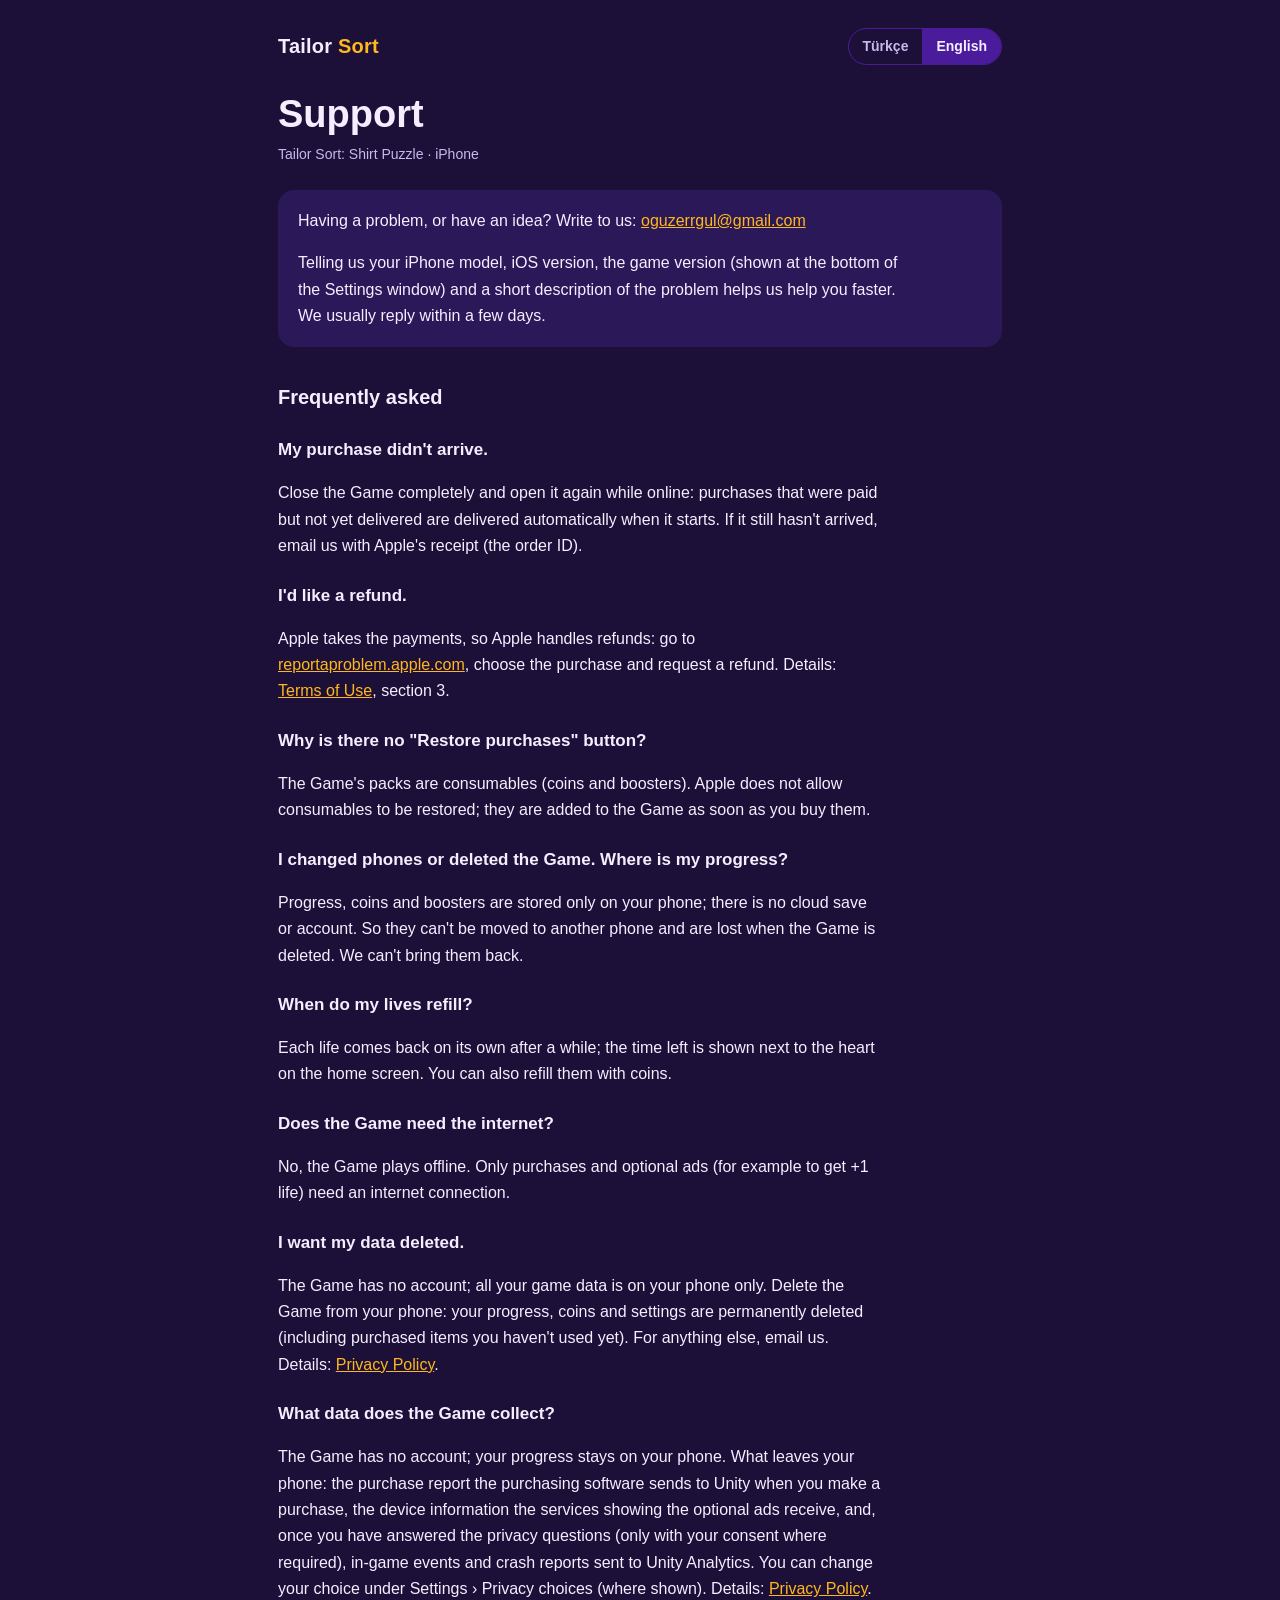
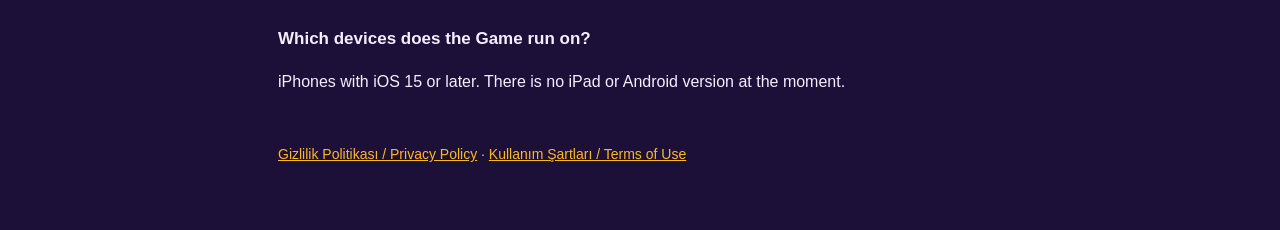
==== commit 9be621c2: "Merge pull request #6 from oguzergul/docs/privacy-v5-analytics docs(privacy): version 5 for consent-" ====
--- a/index.html
+++ b/index.html
@@ -66,9 +66,11 @@
       <a href="privacy.html#delete" data-keep-lang>Gizlilik Politikası</a>.</p>
 
     <h3>Oyun hangi verileri topluyor?</h3>
-    <p>Oyunda hesap, reklam ve analitik aracı yoktur. Telefonunuzdan çıkan tek kişisel veri, satın alım yaptığınızda satın alma
-      altyapısının Unity'ye gönderdiği satın alım raporudur. Ayrıntılar: <a href="privacy.html" data-keep-lang>Gizlilik
-      Politikası</a>.</p>
+    <p>Oyunda hesap yoktur; ilerlemeniz telefonunuzda kalır. Telefonunuzdan çıkan veriler: satın alım yaptığınızda satın
+      alma altyapısının Unity'ye gönderdiği satın alım raporu, isteğe bağlı reklamları gösteren hizmetlerin aldığı cihaz
+      bilgileri ve, gizlilik sorularını yanıtladıktan sonra (gerekli bölgelerde yalnızca izninizle), Unity Analytics'e giden
+      oyun içi olaylar ile çökme raporları. Seçiminizi Ayarlar › Gizlilik seçenekleri'nden (gösterildiği bölgelerde) değiştirebilirsiniz. Ayrıntılar:
+      <a href="privacy.html" data-keep-lang>Gizlilik Politikası</a>.</p>
 
     <h3>Oyun hangi cihazlarda çalışır?</h3>
     <p>iOS 15 veya üstü yüklü iPhone'larda. iPad ve Android sürümü şu an yoktur.</p>
@@ -118,8 +120,10 @@
       email us. Details: <a href="privacy.html#delete" data-keep-lang>Privacy Policy</a>.</p>
 
     <h3>What data does the Game collect?</h3>
-    <p>The Game has no account, ads or analytics tools. The only personal data that leaves your phone is the purchase report
-      the purchasing software sends to Unity when you make a purchase. Details:
+    <p>The Game has no account; your progress stays on your phone. What leaves your phone: the purchase report the
+      purchasing software sends to Unity when you make a purchase, the device information the services showing the optional
+      ads receive, and, once you have answered the privacy questions (only with your consent where required), in-game events
+      and crash reports sent to Unity Analytics. You can change your choice under Settings › Privacy choices (where shown). Details:
       <a href="privacy.html" data-keep-lang>Privacy Policy</a>.</p>
 
     <h3>Which devices does the Game run on?</h3>
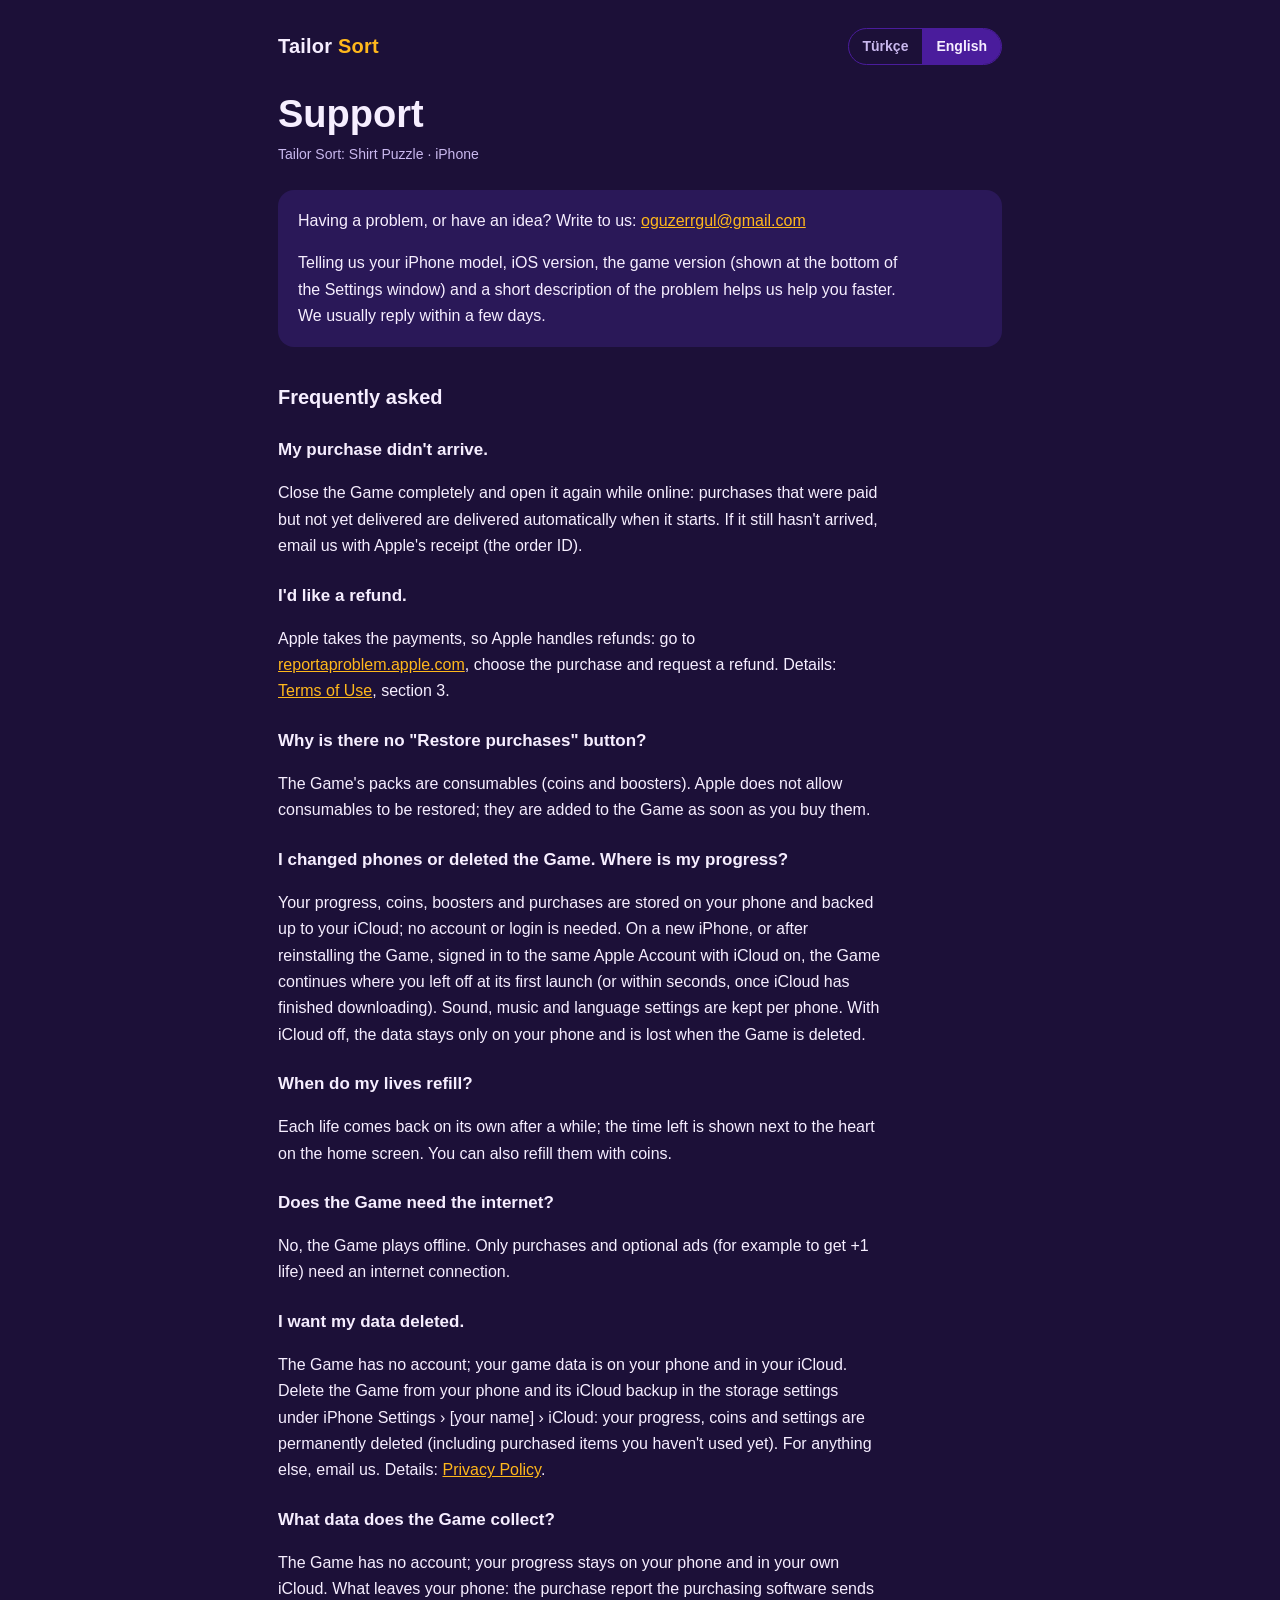
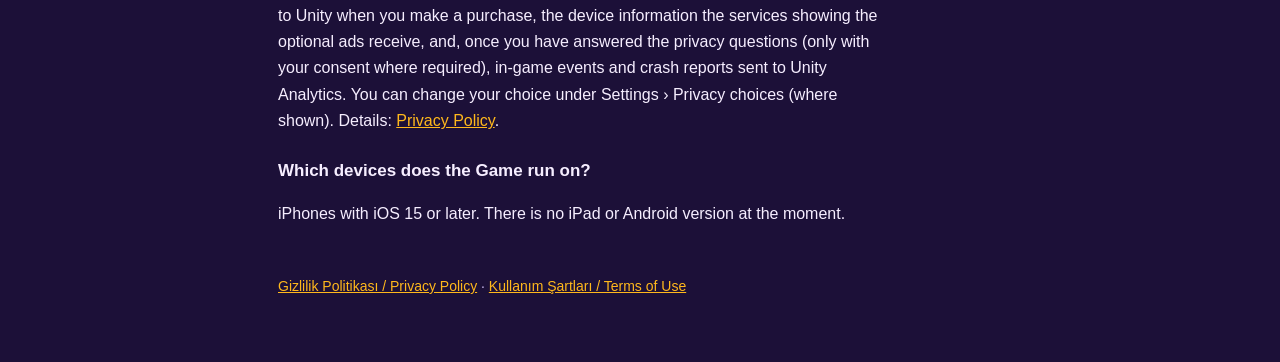
==== commit 59647f7a: "docs(privacy): describe the iCloud save backup in version 5 The game now keeps a copy of the save in" ====
--- a/index.html
+++ b/index.html
@@ -48,8 +48,11 @@
       vermez; satın aldığınız anda oyuna eklenirler.</p>
 
     <h3>Telefon değiştirdim ya da oyunu sildim, ilerlemem nerede?</h3>
-    <p>İlerleme, coin'ler ve booster'lar yalnızca telefonunuzda saklanır; bulut kaydı ya da hesap yoktur. Bu yüzden başka bir
-      telefona taşınamaz ve oyun silinince kaybolur. Bunları geri getiremeyiz.</p>
+    <p>İlerlemeniz, coin'leriniz, booster'larınız ve satın alımlarınız telefonunuzda saklanır ve bir kopyası iCloud'unuza
+      yedeklenir; hesap ya da giriş gerekmez. Yeni iPhone'unuzda ya da oyunu yeniden yüklediğinizde aynı Apple Hesabı ile
+      iCloud açıksa oyun ilk açılışta (ya da iCloud indirmeyi bitirince birkaç saniye içinde) kaldığınız yerden devam eder.
+      Ses, müzik ve dil ayarları her telefonda ayrıdır. iCloud kapalıysa veriler yalnızca telefonunuzda kalır ve oyun
+      silinince kaybolur.</p>
 
     <h3>Canlarım ne zaman dolar?</h3>
     <p>Her can belli bir sürede kendiliğinden geri gelir; kalan süre ana ekranda kalbin yanında yazar. Coin ile de
@@ -60,13 +63,14 @@
       bağlantısı gerekir.</p>
 
     <h3>Verilerimin silinmesini istiyorum.</h3>
-    <p>Oyunda hesap yok; bütün oyun verileriniz yalnızca telefonunuzda. Oyunu telefonunuzdan silin: ilerlemeniz,
-      coin'leriniz ve ayarlarınız kalıcı olarak silinir (satın alınmış ama kullanılmamış öğeler dahil). Diğer talepler
+    <p>Oyunda hesap yok; oyun verileriniz telefonunuzda ve iCloud'unuzda. Oyunu telefonunuzdan silin ve iCloud'daki
+      yedeğini iPhone Ayarlar › [adınız] › iCloud altındaki depolama ayarlarından silin: ilerlemeniz, coin'leriniz ve
+      ayarlarınız kalıcı olarak silinir (satın alınmış ama kullanılmamış öğeler dahil). Diğer talepler
       için bize yazın. Ayrıntılar:
       <a href="privacy.html#delete" data-keep-lang>Gizlilik Politikası</a>.</p>
 
     <h3>Oyun hangi verileri topluyor?</h3>
-    <p>Oyunda hesap yoktur; ilerlemeniz telefonunuzda kalır. Telefonunuzdan çıkan veriler: satın alım yaptığınızda satın
+    <p>Oyunda hesap yoktur; ilerlemeniz telefonunuzda ve kendi iCloud'unuzda kalır. Telefonunuzdan çıkan veriler: satın alım yaptığınızda satın
       alma altyapısının Unity'ye gönderdiği satın alım raporu, isteğe bağlı reklamları gösteren hizmetlerin aldığı cihaz
       bilgileri ve, gizlilik sorularını yanıtladıktan sonra (gerekli bölgelerde yalnızca izninizle), Unity Analytics'e giden
       oyun içi olaylar ile çökme raporları. Seçiminizi Ayarlar › Gizlilik seçenekleri'nden (gösterildiği bölgelerde) değiştirebilirsiniz. Ayrıntılar:
@@ -103,8 +107,11 @@
       to the Game as soon as you buy them.</p>
 
     <h3>I changed phones or deleted the Game. Where is my progress?</h3>
-    <p>Progress, coins and boosters are stored only on your phone; there is no cloud save or account. So they can't be moved
-      to another phone and are lost when the Game is deleted. We can't bring them back.</p>
+    <p>Your progress, coins, boosters and purchases are stored on your phone and backed up to your iCloud; no account or
+      login is needed. On a new iPhone, or after reinstalling the Game, signed in to the same Apple Account with iCloud on,
+      the Game continues where you left off at its first launch (or within seconds, once iCloud has finished downloading).
+      Sound, music and language settings are kept per phone. With iCloud off, the data stays only on your phone and is lost
+      when the Game is deleted.</p>
 
     <h3>When do my lives refill?</h3>
     <p>Each life comes back on its own after a while; the time left is shown next to the heart on the home screen. You can
@@ -115,12 +122,13 @@
       connection.</p>
 
     <h3>I want my data deleted.</h3>
-    <p>The Game has no account; all your game data is on your phone only. Delete the Game from your phone: your progress,
-      coins and settings are permanently deleted (including purchased items you haven't used yet). For anything else,
+    <p>The Game has no account; your game data is on your phone and in your iCloud. Delete the Game from your phone and its
+      iCloud backup in the storage settings under iPhone Settings › [your name] › iCloud: your progress, coins and settings
+      are permanently deleted (including purchased items you haven't used yet). For anything else,
       email us. Details: <a href="privacy.html#delete" data-keep-lang>Privacy Policy</a>.</p>
 
     <h3>What data does the Game collect?</h3>
-    <p>The Game has no account; your progress stays on your phone. What leaves your phone: the purchase report the
+    <p>The Game has no account; your progress stays on your phone and in your own iCloud. What leaves your phone: the purchase report the
       purchasing software sends to Unity when you make a purchase, the device information the services showing the optional
       ads receive, and, once you have answered the privacy questions (only with your consent where required), in-game events
       and crash reports sent to Unity Analytics. You can change your choice under Settings › Privacy choices (where shown). Details:
